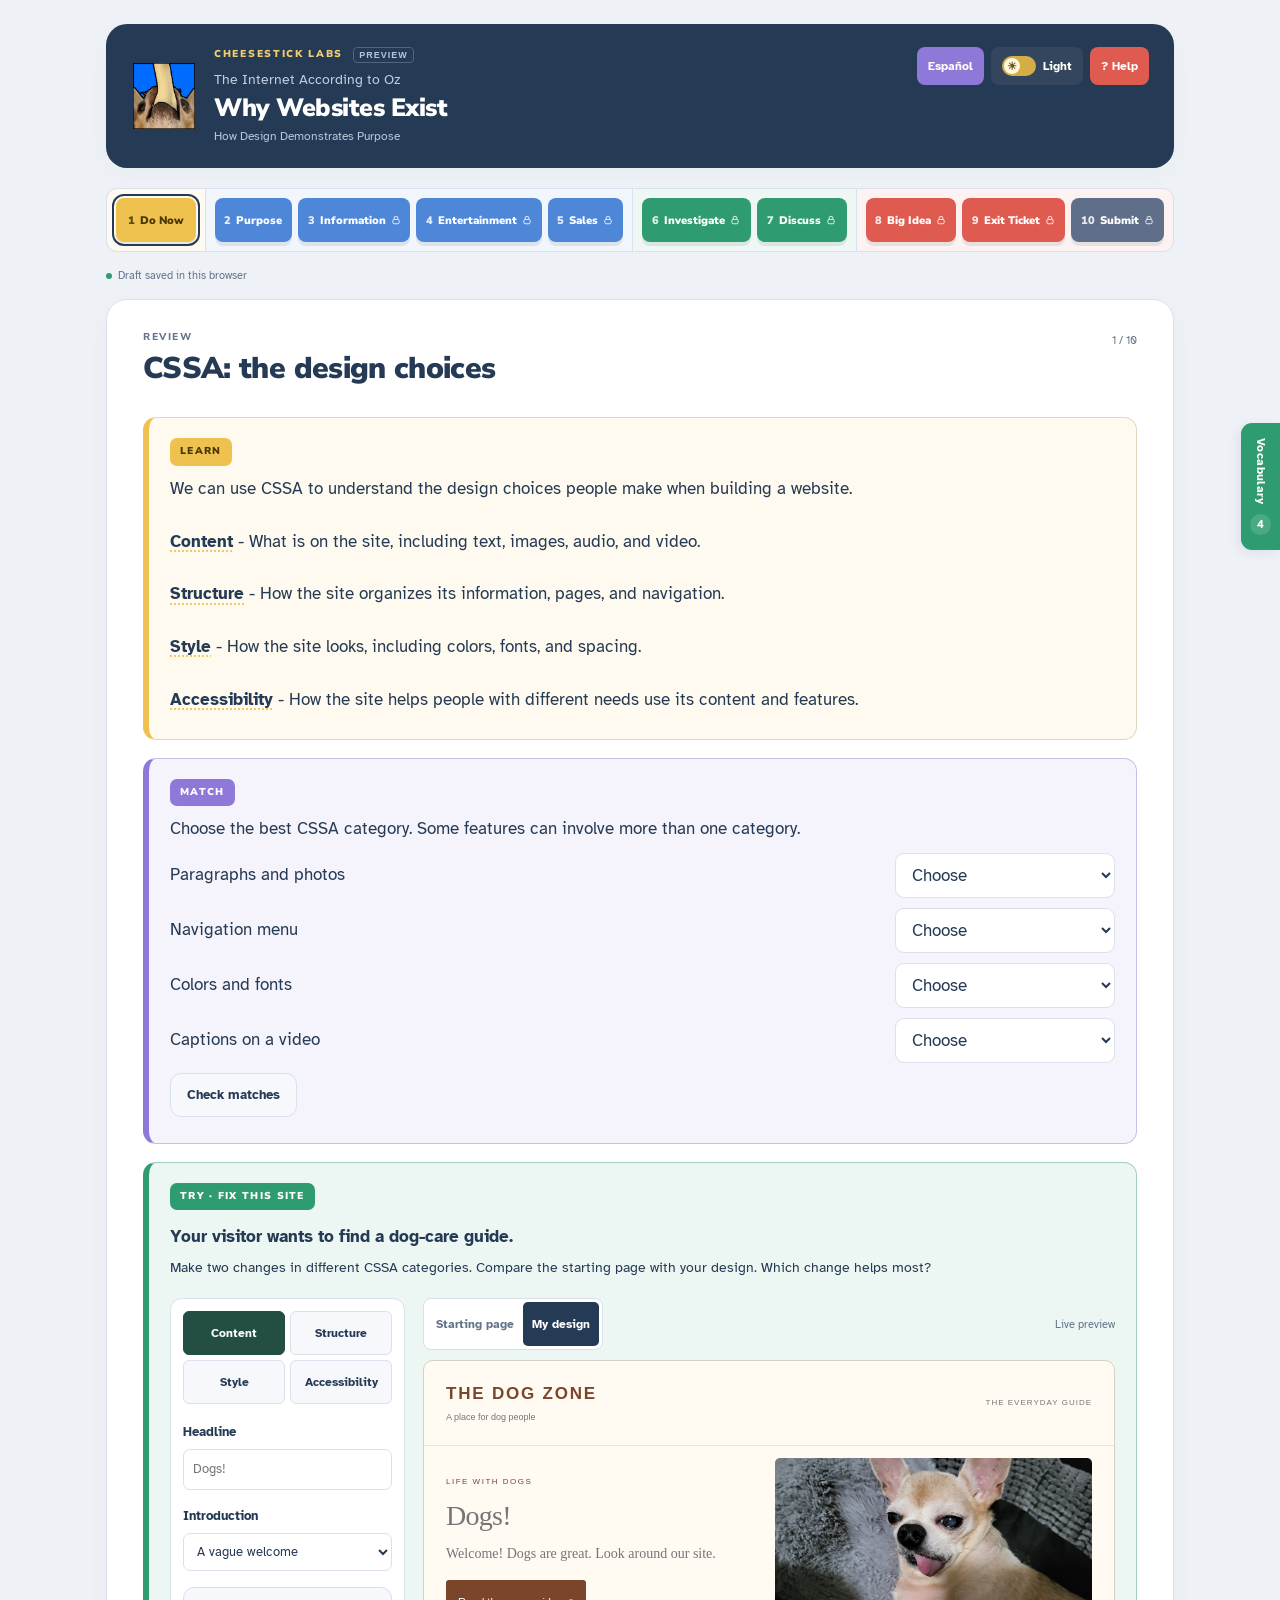
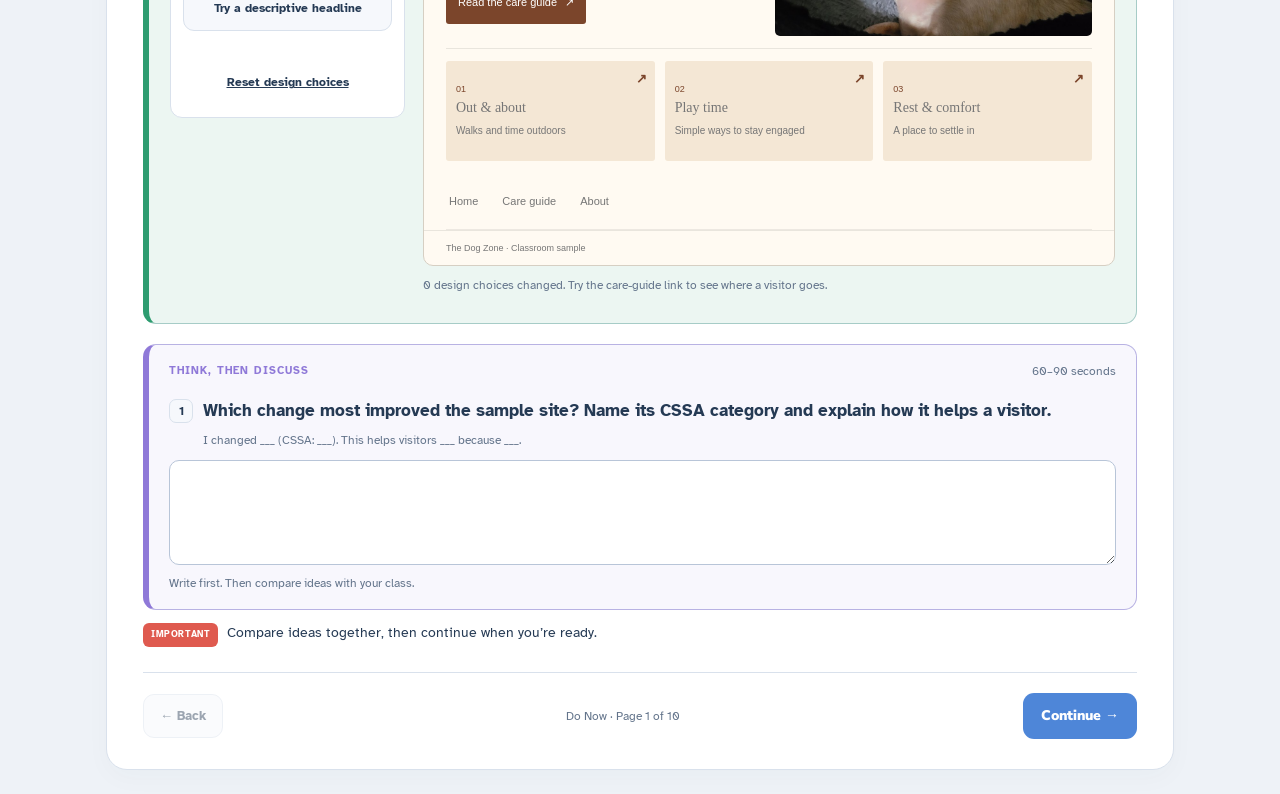
==== lab/index.html @ e181f2ed "Add files via upload" ====
<!doctype html>
<html lang="en"><head><meta charset="utf-8"><meta name="viewport" content="width=device-width,initial-scale=1"><meta name="color-scheme" content="light dark"><title>Cheesestick Labs · Why Websites Exist</title><link rel="stylesheet" href="styles.css"><link rel="stylesheet" href="fix-site.css"><link rel="stylesheet" href="annotator.css"></head><body>
<a href="#lesson" class="skip">Skip to lesson</a>
<div class="app-shell">
 <header class="topbar"><div class="brand"><div class="logo"><img src="assets/cheesestick-labs.png" alt="Cheesestick Labs" width="202" height="211"></div><div class="brand-text"><div class="brandline">CHEESESTICK LABS <span class="preview-tag">PREVIEW</span></div><div class="series" id="series"></div><h1 id="lesson-title"></h1><div class="subtitle" id="subtitle"></div></div></div><div class="header-tools"><div class="utilities"><button id="language" class="language">Español</button><button id="theme" class="theme" aria-label="Switch color theme"><span class="theme-track"><span class="theme-thumb">☀</span></span><span id="theme-label">Light</span></button><button id="help" class="help">? <span data-i="help">Help</span></button></div></div></header>
 <div class="nav-wrap"><div class="lesson-map-scroll"><nav id="page-nav" aria-label="Lesson pages"></nav></div><div class="session-line"><span class="draft" id="draft-status" role="status"></span><span id="theme-note"></span></div></div>
 <main id="lesson" tabindex="-1"></main>
</div>
<button class="vocab-tab" id="vocab-toggle" aria-controls="vocab-drawer" aria-expanded="false"><span data-i="vocabulary">Vocabulary</span><span id="vocab-count">0</span></button>
<aside id="vocab-drawer" class="vocab-drawer" aria-labelledby="vocab-heading" hidden><div class="drawer-heading"><div><span class="eyebrow" data-i="keepHandy">KEEP HANDY</span><h2 id="vocab-heading" data-i="vocabulary">Vocabulary</h2></div><button class="icon-button" id="vocab-close" aria-label="Close vocabulary">×</button></div><p class="muted" data-i="vocabIntro">Your glossary grows as you visit each topic.</p><dl id="vocab-list"></dl></aside>
<dialog id="checkpoint" class="checkpoint" aria-labelledby="checkpoint-question"><form id="checkpoint-form"><div class="dialog-top"><span class="eyebrow" data-i="teacherCheckpoint">TEACHER CHECKPOINT</span><button type="button" class="icon-button" data-close="checkpoint" aria-label="Close">×</button></div><span class="dialog-symbol">✦</span><h2 id="checkpoint-question"></h2><p id="checkpoint-hint" class="muted"></p><label for="checkpoint-answer" data-i="yourAnswer">Your answer</label><div class="unlock-row"><input id="checkpoint-answer" type="text" autocomplete="off" autocapitalize="off" spellcheck="false" required><button class="primary" data-i="unlock">Unlock →</button></div><p class="dialog-note" data-i="passwordNote">Your teacher will share the answer when it’s time to move on.</p><p id="checkpoint-status" role="status"></p></form></dialog>
<dialog id="help-dialog"><div class="dialog-top"><span class="eyebrow" data-i="aLittleHelp">A LITTLE HELP</span><button class="icon-button" data-close="help-dialog" aria-label="Close">×</button></div><h2 data-i="howThisWorks">How this lab works</h2><div id="help-content"></div><div class="help-actions"><button id="print-worksheet" class="secondary" data-i="worksheet">Print blank worksheet</button><button data-close="help-dialog" class="primary" data-i="gotIt">Got it</button></div></dialog>
<div class="toast" id="toast" role="status" hidden></div>
<div id="print-area"></div>
<script src="lesson.js"></script><script src="fix-site.js"></script><script src="annotator.js"></script><script src="purpose.js"></script><script src="app.js"></script></body></html>
---- lab/styles.css ----
@import url('https://fonts.googleapis.com/css2?family=Atkinson+Hyperlegible:wght@400;700&family=Nunito+Sans:wght@600;700;800;900&display=swap');
:root{color-scheme:light;--bg:#eef2f7;--surface:#fff;--soft:#f6f8fc;--field:#fff;--ink:#253a54;--muted:#63748b;--line:#d9e1ec;--header:#253a54;--blue:#4e86d8;--green:#2e9c70;--gold:#efc24f;--red:#df5a4f;--purple:#8f79d8;--slate:#5f6f89;--shadow:0 8px 26px #253a5407;--activity:#f7faff;--grid:#d6e1f0;--node:#fff}
:root[data-theme=dark]{color-scheme:dark;--bg:#151e2b;--surface:#202d3e;--soft:#1b2737;--field:#172333;--ink:#e0e8f4;--muted:#acbdd3;--line:#3a4b61;--header:#111a27;--shadow:0 8px 26px #0d17231c;--activity:#182638;--grid:#35485f;--node:#25374d}
*{box-sizing:border-box}body{margin:0;background:var(--bg);color:var(--ink);font:17px/1.55 'Atkinson Hyperlegible','Segoe UI',sans-serif}button,input,textarea,select{font:inherit}button,a,select,input,textarea{-webkit-tap-highlight-color:transparent}button{cursor:pointer;min-height:44px;border:0;font-weight:700;border-radius:11px;padding:10px 16px;transition:filter .15s,transform .15s}button:hover{filter:brightness(1.05)}button:active{transform:translateY(1px)}button:disabled{opacity:.45;cursor:not-allowed}button:focus-visible,a:focus-visible,input:focus-visible,textarea:focus-visible,select:focus-visible{outline:3px solid var(--gold);outline-offset:4px}a{color:var(--blue);text-underline-offset:3px}h1,h2,h3,.nav-button,.block-label,.primary,.brandline{font-family:'Nunito Sans','Segoe UI',sans-serif}h1,h2,h3{line-height:1.2}h2{font-size:30px;font-weight:900;letter-spacing:-.65px;margin:7px 0 12px}h3{font-size:20px;margin:0 0 9px}p{margin:0 0 14px}p:last-child{margin-bottom:0}.app-shell{max-width:1160px;margin:auto;padding:24px 46px 0}.topbar{border-radius:21px;background:var(--header);padding:23px 25px;color:#fff;display:flex;align-items:center;justify-content:space-between;gap:20px;box-shadow:var(--shadow)}.brand{display:flex;gap:17px;align-items:center}.logo{flex:none;width:66px;height:66px;background:#34475f;border:1px solid #4d6078;border-radius:18px;padding:5px;transform:rotate(-5deg)}.logo svg{width:100%;height:100%}.brandline{font-size:10px;letter-spacing:1.7px;font-weight:900;color:#f2cd6d;display:flex;gap:10px;align-items:center}.preview-tag{font:700 9px 'Segoe UI',sans-serif;letter-spacing:1px;color:#b5c7de;border:1px solid #53647c;border-radius:4px;padding:2px 5px}.series{font-size:14px;color:#c1cede;margin-top:6px}h1{font-size:25px;font-weight:900;letter-spacing:-.5px;margin:2px 0 4px}.subtitle{font-size:12px;color:#b9c8dc}.header-tools{flex:none;align-self:stretch;display:flex;flex-direction:column;justify-content:space-between;gap:15px;align-items:flex-end}.utilities{display:flex;gap:7px;align-items:center}.utilities button{font-size:12px;padding:8px 11px;min-height:38px;border-radius:8px;color:white}.language{background:#8f79d8}.help{background:#df5a4f}.theme{display:flex;gap:7px;align-items:center;background:#34465d}.theme-track{background:#d4ad44;width:34px;height:20px;border-radius:15px;display:block;padding:2px;transition:background .2s}.theme-thumb{display:grid;place-items:center;background:#fff8df;color:#705010;width:16px;height:16px;border-radius:50%;font-size:11px;transition:transform .2s}[data-theme=dark] .theme-track{background:#617a9f}[data-theme=dark] .theme-thumb{transform:translateX(14px);background:#e4edff;color:#324b69}.pacing{display:flex;gap:8px;align-items:center;font-size:11px;color:#c1cede}.pacing select{background:#34465d;color:#edf3fa;border:1px solid #53647c;border-radius:6px;padding:5px;font-size:11px}.nav-wrap{padding:20px 0 15px}nav{display:flex;gap:8px;flex-wrap:wrap}.nav-button{background:var(--tab);color:#fff;border-radius:12px;padding:12px 13px;font-size:12px;font-weight:900;box-shadow:0 4px 0 #23364d18;display:flex;gap:7px;align-items:center}.nav-button.gold{color:#493800}.nav-button[aria-current=page]{outline:3px solid var(--ink);outline-offset:2px}.nav-num{opacity:.85}.lock{width:12px;height:12px;opacity:.85}.session-line{display:flex;align-items:center;justify-content:space-between;gap:12px;font-size:11px;color:var(--muted);margin-top:15px;flex-wrap:wrap}.draft::before{content:'';display:inline-block;width:6px;height:6px;background:var(--green);border-radius:50%;margin-right:6px}.draft.error::before{background:var(--red)}main{background:var(--surface);border:1px solid var(--line);border-radius:21px;padding:30px 36px;box-shadow:var(--shadow);min-height:450px;scroll-margin-top:15px}main:focus{outline:none}.page-top{display:flex;gap:18px;justify-content:space-between;align-items:start;margin-bottom:18px}.eyebrow{font:800 10px 'Nunito Sans',sans-serif;letter-spacing:1.6px;color:var(--muted)}.page-count{font-size:11px;color:var(--muted);white-space:nowrap;margin-top:2px}.lead{color:var(--muted);max-width:780px;font-size:17px}.block{--tone:var(--gold);border:1px solid color-mix(in srgb,var(--tone) 30%,var(--line));border-left:6px solid var(--tone);background:color-mix(in srgb,var(--tone) 9%,var(--surface));padding:18px 21px;border-radius:13px;margin:18px 0}.block-label{display:inline-block;font-size:10px;font-weight:900;letter-spacing:1.3px;background:var(--tone);color:white;border-radius:7px;padding:6px 10px;margin-bottom:10px}.learn{--tone:var(--gold)}.learn .block-label{color:#493800}.observe{--tone:var(--blue)}.try{--tone:var(--green)}.review{--tone:var(--purple)}.important{--tone:var(--red)}.block p{margin-bottom:8px}.more-row{display:flex;gap:15px;flex-wrap:wrap;margin-top:8px;align-items:center}.learn-more{margin-top:8px}.learn-more summary{cursor:pointer;font-size:13px;color:var(--ink);font-weight:700}.learn-more p{font-size:14px;color:var(--muted);margin-top:8px}.slide-link{font-size:13px}.activity-area{background:var(--activity);border:1px solid var(--line);border-radius:12px;padding:18px;margin-top:13px}.activity-head{display:flex;gap:10px;align-items:center;justify-content:space-between;flex-wrap:wrap;margin-bottom:10px}.activity-head p{margin:0}.caption{font-size:12px;color:var(--muted)}.route-compare{display:grid;grid-template-columns:1fr 1fr;gap:12px}.route-option{padding:13px 15px;background:var(--node);border:1px solid var(--line);border-radius:10px}.route-letters{display:flex;gap:10px;align-items:center;font-weight:700;font-size:17px}.route-letters span{color:var(--muted);font-size:12px}.route-total{font:900 29px 'Nunito Sans',sans-serif;line-height:1.3;margin-top:8px}.route-total small{font:400 13px 'Atkinson Hyperlegible',sans-serif;color:var(--muted)}.route-option.better{border-color:var(--green)}.route-option.better .route-total{color:var(--green)}[data-theme=dark] .route-option.better .route-total{color:#63d5a4}.slider-label{display:flex;justify-content:space-between;gap:12px;font-size:14px;margin:18px 0 5px}.slider-label output{font-weight:700}input[type=range]{width:100%;accent-color:var(--green);margin:5px 0 0;min-height:25px}.slider-hints{display:flex;justify-content:space-between;font-size:11px;color:var(--muted)}.result-line{background:color-mix(in srgb,var(--green) 10%,var(--surface));padding:10px 13px;border-radius:8px;font-size:14px;margin-top:12px;min-height:42px}.question{border-top:1px solid var(--line);padding-top:19px;margin-top:23px}.question-label{display:flex;gap:10px;align-items:start;font-weight:700;line-height:1.4;margin-bottom:8px}.q-number{display:grid;place-items:center;width:24px;height:24px;flex:none;background:var(--soft);border:1px solid var(--line);border-radius:7px;font-size:12px}.question .caption{margin:0 0 10px 34px}.question textarea{display:block;width:100%;resize:vertical;background:var(--field);border:1px solid #b8c5d8;color:var(--ink);padding:12px 14px;border-radius:10px;min-height:76px}.question.deep{border:1px solid color-mix(in srgb,var(--purple) 45%,var(--line));border-left:6px solid var(--purple);background:color-mix(in srgb,var(--purple) 6%,var(--surface));padding:17px 20px;border-radius:13px;margin-top:20px}.think-heading{display:flex;justify-content:space-between;gap:10px;margin-bottom:9px}.think-heading strong{font-size:11px;color:var(--purple);letter-spacing:1px}.discussion-cue{font-size:12px;color:var(--muted);margin-top:9px}.pause-line{font-size:14px;padding:12px 0 0;display:flex;gap:9px;align-items:start}.pause-line strong{color:var(--red)}.page-bottom{display:flex;justify-content:space-between;gap:15px;align-items:center;margin-top:25px;padding-top:20px;border-top:1px solid var(--line)}.primary{background:var(--blue);color:white;font-size:14px;font-weight:900;padding:12px 18px}.secondary{background:var(--soft);border:1px solid var(--line);color:var(--ink);font-size:13px}.page-bottom .caption{text-align:center}.next-wrap{display:flex;align-items:center;gap:8px}.next-wrap svg{width:12px;height:12px}.vocab-tab{position:fixed;right:0;top:47%;z-index:15;writing-mode:vertical-rl;display:flex;gap:10px;align-items:center;background:var(--green);color:white;border-radius:11px 0 0 11px;padding:15px 9px;font-size:12px;letter-spacing:.4px;box-shadow:-3px 3px 12px #15213112}.vocab-tab span:last-child{display:grid;place-items:center;background:#ffffff24;border-radius:50%;width:21px;height:21px;writing-mode:horizontal-tb;font-size:11px}.vocab-drawer{position:fixed;right:0;top:0;bottom:0;width:min(365px,90vw);background:var(--surface);border-left:1px solid var(--line);box-shadow:-14px 0 50px #111a2730;z-index:25;padding:30px 26px;overflow-y:auto}.drawer-heading{display:flex;justify-content:space-between;align-items:start;gap:15px}.vocab-drawer h2{font-size:26px}.vocab-drawer dt{font-weight:700;color:var(--green);margin-top:22px}.vocab-drawer dd{margin:5px 0 0;font-size:15px}.vocab-drawer .term-page{font-size:11px;color:var(--muted);margin-top:4px}.icon-button{font-size:25px;line-height:1;width:40px;min-height:40px;padding:5px;color:var(--muted);background:var(--soft);flex:none}.vocab-link{padding:0;border:0;background:none;min-height:0;display:inline;color:inherit;font:inherit;font-weight:700;text-decoration:underline dotted var(--gold);text-underline-offset:4px}footer{padding:23px;text-align:center;color:var(--muted);font-size:12px}footer a{color:inherit}dialog{width:min(480px,calc(100% - 32px));border:1px solid var(--line);border-radius:19px;background:var(--surface);color:var(--ink);padding:27px;box-shadow:0 20px 100px #0b162355}dialog::backdrop{background:#111a2799;backdrop-filter:blur(4px)}dialog h2{font-size:26px}.dialog-top{display:flex;align-items:center;justify-content:space-between;gap:12px;margin-bottom:12px}.dialog-symbol{display:grid;place-items:center;background:color-mix(in srgb,var(--gold) 18%,var(--surface));color:var(--gold);width:42px;height:42px;border-radius:12px;font-size:28px;margin-bottom:15px}.muted{color:var(--muted);font-size:14px}.unlock-row{display:flex;gap:8px;margin-top:7px}.unlock-row input{min-width:0;width:100%}.unlock-row button{flex:none}input:not([type=range]),select{border:1px solid var(--line);background:var(--field);color:var(--ink);padding:10px 12px;border-radius:9px}dialog label{font-size:13px;font-weight:700}.dialog-note{font-size:12px;color:var(--muted);margin-top:13px}#checkpoint-status{font-size:13px;color:var(--red);margin-top:10px}.help-entry{margin:18px 0}.help-entry h3{font-size:16px}.help-entry p{font-size:14px;color:var(--muted)}.help-actions{display:flex;gap:9px;flex-wrap:wrap;justify-content:space-between;margin-top:23px}.toast{position:fixed;left:50%;bottom:22px;transform:translateX(-50%);background:var(--ink);color:var(--surface);padding:12px 20px;border-radius:10px;box-shadow:var(--shadow);z-index:50;max-width:90%;font-size:14px}.router-map{display:block;width:100%;height:auto;max-height:210px}.map-line{stroke:var(--grid);stroke-width:4;fill:none;stroke-linecap:round}.map-line.active{stroke:var(--blue)}.map-line.closed{stroke:var(--red);stroke-dasharray:6 7;opacity:.5}.map-node{fill:var(--node);stroke:var(--line);stroke-width:2}.map-node.router{stroke:var(--blue)}.router-map text{fill:var(--ink);font-family:'Nunito Sans',sans-serif;font-weight:800;font-size:14px}.router-map .edge-label{font:12px 'Atkinson Hyperlegible',sans-serif;fill:var(--muted)}.packet-dot{fill:var(--gold);stroke:var(--surface);stroke-width:3}.activity-controls{display:flex;gap:8px;align-items:center;flex-wrap:wrap;margin-top:9px}.activity-controls .primary{background:var(--green)}.toggle-link{background:var(--node);color:var(--ink);border:1px solid var(--line);font-size:13px}.toggle-link[aria-pressed=true]{border-color:var(--red);color:var(--red)}.message-scene{display:flex;justify-content:center;align-items:center;gap:18px;padding:20px 10px}.message-device{background:var(--node);border:2px solid var(--line);border-radius:16px;padding:20px;min-width:130px;text-align:center}.message-device .device-icon{font-size:26px;margin-bottom:8px}.message-device strong{display:block;font-size:15px}.message-device small{color:var(--muted);font-size:12px}.message-trail{color:var(--blue);letter-spacing:5px;position:relative;overflow:hidden;min-width:75px;text-align:center}.message-trail:after{content:'●';position:absolute;left:-10%;color:var(--gold);animation:message 3s linear infinite}@keyframes message{to{left:110%}}.review-prompt{font-size:14px}.workbench{display:grid;grid-template-columns:1fr 1fr;gap:20px;align-items:start}.tile-pool{display:flex;gap:7px;flex-wrap:wrap;align-items:center}.route-tile{background:var(--node);color:var(--ink);border:2px solid var(--blue);border-radius:9px;width:52px;min-height:49px;cursor:grab;touch-action:none;font:900 17px 'Nunito Sans',sans-serif}.route-tile[aria-pressed=true]{background:var(--blue);color:white}.drop-slot{display:flex;align-items:center;justify-content:center;gap:8px;background:var(--field);border:2px dashed var(--line);border-radius:11px;min-height:75px;padding:10px;margin-top:8px;flex-wrap:wrap}.drop-slot.over{border-color:var(--green);background:color-mix(in srgb,var(--green) 9%,var(--surface))}.path-stop{display:flex;gap:8px;align-items:center;font-weight:700}.path-stop button{min-height:35px;padding:4px 10px;background:var(--blue);color:white;border-radius:7px}.test-history{border-top:1px solid var(--line);margin-top:15px;padding-top:12px;font-size:13px}.test-history ol{margin:7px 0 0;padding-left:22px}.history-row{padding:3px 0}.history-cost{font-weight:700;color:var(--green)}.task-steps{display:flex;gap:13px;flex-wrap:wrap;margin:15px 0;color:var(--muted);font-size:12px}.task-steps span{display:flex;align-items:center;gap:5px}.task-steps b{display:grid;place-items:center;width:20px;height:20px;border-radius:50%;background:var(--soft);color:var(--ink)}.submit-fields{display:grid;grid-template-columns:2fr 1fr;gap:16px;margin:20px 0}.submit-fields label{font-size:13px;font-weight:700;display:block;margin-bottom:6px}.submit-fields input,.submit-fields select{width:100%}.response-summary{border:1px solid var(--line);border-radius:12px;overflow:hidden;margin:19px 0}.summary-row{display:flex;justify-content:space-between;align-items:center;gap:10px;padding:12px 16px;font-size:14px;border-bottom:1px solid var(--line)}.summary-row:last-child{border-bottom:0}.summary-row button{background:none;color:var(--blue);font-size:13px;padding:2px 4px;min-height:30px}.summary-stat{font-size:12px;color:var(--muted)}.submit-actions{display:flex;gap:9px;flex-wrap:wrap}.submit-note{margin-top:14px;padding:14px 16px;border-radius:10px;background:var(--soft);border:1px solid var(--line);font-size:14px}.submit-note.success{border-color:var(--green)}.preview-notice{font-size:13px;color:var(--muted);border-left:3px solid var(--gold);padding-left:12px;margin:18px 0}.skip{position:absolute;top:-100px;background:var(--surface);padding:12px;z-index:100}.skip:focus{top:10px}#print-area{display:none}[hidden]{display:none!important}.drag-ghost{position:fixed;pointer-events:none;z-index:60;background:var(--blue);color:white;padding:10px 17px;border-radius:10px;font-weight:700;box-shadow:0 6px 20px #111a2755}
@media(min-width:1400px){.app-shell{max-width:1210px}}@media(max-width:950px){.topbar{align-items:flex-start}.brand{align-items:flex-start}.header-tools{gap:15px}.app-shell{padding:18px 42px 0 18px}h1{font-size:23px}.utilities{flex-wrap:wrap;justify-content:flex-end}.nav-button{padding:11px;font-size:11px}main{padding:26px}}
@media(max-width:680px){body{font-size:16px}.app-shell{padding:10px 34px 0 10px}.topbar{padding:18px;flex-direction:column;gap:17px;border-radius:16px}.logo{width:47px;height:47px;border-radius:13px}.brand{gap:11px}.brandline{font-size:9px}.series{font-size:12px}h1{font-size:21px}.subtitle{font-size:11px}.header-tools{flex-direction:row;align-items:center;align-self:stretch;flex-wrap:wrap}.utilities button{font-size:11px}.pacing{font-size:10px}nav{gap:7px}.nav-button{flex:1 1 28%;justify-content:center;font-size:10px;padding:10px 6px}.session-line{font-size:10px}#theme-note{display:none}main{padding:21px 17px;border-radius:16px}h2{font-size:25px}.page-top{gap:8px}.eyebrow{font-size:9px;letter-spacing:1px}.page-count{font-size:10px}.lead{font-size:16px}.block{padding:15px;border-left-width:5px}.route-compare{gap:8px}.route-option{padding:12px}.route-letters{gap:6px;font-size:15px}.route-total{font-size:26px}.workbench{grid-template-columns:1fr;gap:12px}.question.deep{padding:15px}.page-bottom{gap:8px}.page-bottom .caption{display:none}.primary{padding:11px 14px}.vocab-tab{padding:12px 6px;font-size:11px}.message-scene{gap:10px;padding:15px 0}.message-device{min-width:90px;padding:12px}.message-trail{min-width:38px;letter-spacing:2px}.message-device strong{font-size:13px}.message-device small{font-size:11px}.submit-fields{grid-template-columns:1fr}.router-map{min-height:150px}.activity-area{padding:12px}.think-heading strong{font-size:10px}.think-heading .caption{font-size:10px}footer{font-size:11px;padding:20px 0}dialog{padding:21px}.unlock-row{flex-wrap:wrap}.unlock-row button{width:100%}}
.pause-line .pause-label{background:var(--red);color:#fff;border-radius:6px;padding:5px 8px;letter-spacing:.6px;font-size:9px;flex:none;margin-top:1px}
@media(max-width:680px){.router-map{min-height:0}.router-map text{font-size:30px}.router-map .edge-label{font-size:27px}.pause-line{flex-direction:column;gap:6px;align-items:start}}
@media(prefers-reduced-motion:reduce){*,*::before,*::after{animation:none!important;transition:none!important;scroll-behavior:auto!important}}
@media print{body{background:white;color:#17263b;font:12pt/1.4 Arial,sans-serif}.app-shell,.vocab-tab,.vocab-drawer,dialog,.toast{display:none!important}#print-area{display:block}#print-area h1{font:700 22pt Arial;color:#17263b}#print-area h2{font:700 17pt Arial;margin-top:24px}#print-area section{break-after:page}#print-area section:last-child{break-after:auto}#print-area .print-question{margin:17px 0;break-inside:avoid}#print-area .write-lines{height:75px;border-bottom:1px solid #999}#print-area p{color:#17263b}#print-area svg{max-width:100%;height:auto}.print-note{font-size:10pt}}
.match-line{display:grid;grid-template-columns:1fr 220px;gap:15px;align-items:center;margin:10px 0}.fix-controls{display:flex;gap:12px;flex-wrap:wrap}.fix-controls label{display:grid;gap:5px;font-size:14px}.fix-demo{padding:20px;background:white;color:#17263b;border:1px solid #bdc7d7;margin-top:15px;border-radius:10px}.fix-demo.low-contrast{color:#c1c8cc}.fix-menu{padding:10px;background:#e5edf3;margin:12px 0}.annotation-tools{display:flex;gap:8px;align-items:center;flex-wrap:wrap;margin:15px 0}.annotation-tools span{font-size:13px}.annotation-tools [aria-pressed=true]{background:var(--green);color:white;border-color:var(--green)}.evidence-workspace{display:grid;grid-template-columns:minmax(0,1.5fr) minmax(250px,1fr);gap:20px;align-items:start}.mock-browser{border:1px solid #bdc7d7;border-radius:12px;overflow:hidden;background:white;color:#17263b}.mock-address{background:#e6ebf1;padding:10px;font-size:12px}.mock-address span{display:block;color:#53647c}.mock-site{padding:16px}.web-feature{display:block;position:relative;text-align:left;background:white;color:#17263b;border:2px solid transparent;border-radius:7px;padding:10px;width:100%;margin-bottom:8px;min-height:44px}.web-feature:hover{border-color:#2470bd}.web-feature:focus-visible{outline:3px solid #2470bd;outline-offset:2px}.web-feature p{font-size:14px;margin:8px 0}.web-feature[data-feature=brand]{font-size:23px}.web-feature[data-feature=menu]{background:#edf4fb;font-size:13px}.web-feature[data-feature=access]{font-size:13px;background:#eff8f2}.web-feature[data-feature=secondary]{background:#fff5dc;font-size:14px}.mock-grid{display:grid;grid-template-columns:1fr 1fr;gap:8px}.mock-grid .web-feature{border:1px solid #c4cedb;min-height:160px}.mock-grid strong{font-size:17px}.search-demo{display:block;padding:8px;border:1px solid #9faec3;border-radius:20px;color:#53647c;font-size:14px}.mock-action{display:inline-block;background:#1e5ca4;color:white;border-radius:6px;padding:7px 9px;font-size:13px}.markers{display:block;color:#a3281f;font-weight:bold;font-size:13px;margin-top:5px}.web-feature.highlighted{background:#fff39b}.evidence-note{border:1px solid var(--line);border-left:4px solid var(--green);border-radius:8px;padding:12px;margin-bottom:13px;font-size:13px}.evidence-note label{display:grid;gap:5px;margin-top:10px}.evidence-note textarea{width:100%;background:var(--field);color:var(--ink);padding:10px;border:1px solid var(--line);border-radius:7px;margin-bottom:10px}.evidence-note strong{overflow-wrap:anywhere}.evidence-note button{font-size:12px;padding:7px}.evidence-workspace aside{max-height:650px;overflow:auto;scrollbar-gutter:stable}.evidence-workspace aside h3{font-size:18px}@media(max-width:900px){.evidence-workspace{grid-template-columns:1fr}.evidence-workspace aside{max-height:none}.match-line{grid-template-columns:1fr}.mock-grid{grid-template-columns:1fr 1fr}}@media(max-width:500px){.mock-grid{grid-template-columns:1fr}}


.learn-topic{display:block;font-size:23px;font-weight:800;line-height:1.3;margin:2px 0 16px}.learn-detail{display:block;margin:12px 0;line-height:1.65}.learn-detail:last-child{margin-bottom:0}

.logo{transform:none;background:transparent;border:0;border-radius:0;padding:0;overflow:visible}.logo img{display:block;width:100%;height:100%;object-fit:contain}.app-shell{padding-bottom:24px}

.bigidea-statement{display:block;font-size:25px;line-height:1.5;padding:6px 0 12px}.bigidea-examples{margin:18px 0 0}.bigidea-examples>div{display:grid;grid-template-columns:125px 1fr;gap:14px;padding:13px 0;border-top:1px solid var(--line)}.bigidea-examples dt{font-weight:800}.bigidea-examples dd{margin:0;line-height:1.65}@media(max-width:600px){.bigidea-statement{font-size:21px}.bigidea-examples>div{grid-template-columns:1fr;gap:4px}}

.lesson-map-scroll{overflow-x:auto;padding:5px 5px 9px;margin:-5px -5px -9px;scrollbar-width:thin}#page-nav{display:flex;flex-wrap:nowrap;gap:24px;align-items:stretch;min-width:max-content}.lesson-part{position:relative;border:1px solid var(--line);background:var(--surface);border-radius:13px;padding:9px;display:flex;flex-direction:column;justify-content:space-between;gap:10px;flex:1 0 auto}.lesson-part.current-part{border-color:var(--muted);box-shadow:0 2px 7px #17263b0c}.lesson-part:not(:last-child)::after{content:'→';position:absolute;right:-21px;top:50%;transform:translateY(-50%);font-size:18px;font-weight:700;color:var(--muted)}.lesson-part-label{display:flex;align-items:center;gap:8px;padding:0 2px;white-space:nowrap}.lesson-part-label>span{font-size:8px;font-weight:800;letter-spacing:1px;color:var(--muted)}.lesson-part-label>strong{font-size:11px;color:var(--ink)}.lesson-part-tabs{display:flex;gap:6px;flex-wrap:nowrap}.lesson-part .nav-button{font-size:11px;padding:10px 9px;gap:5px;border-radius:8px;white-space:nowrap;flex:1 0 auto;justify-content:center}.lesson-part .nav-button[aria-current=page]{outline-width:2px;outline-offset:2px}.lesson-part .lock{width:10px;height:10px}@media(max-width:680px){#page-nav{gap:21px}.lesson-part{padding:8px}.lesson-part-label>strong{font-size:10px}.lesson-part-label>span{font-size:8px}.lesson-part .nav-button{font-size:10px;padding:10px 8px}.lesson-part:not(:last-child)::after{right:-19px;font-size:16px}}
.lesson-part-label{display:none}#page-nav{gap:0}.lesson-part{border-radius:0;gap:0;border-right:0;padding:9px}.lesson-part:first-child{border-radius:11px 0 0 11px}.lesson-part:last-child{border-radius:0 11px 11px 0;border-right:1px solid var(--line)}.lesson-part:not(:last-child)::after{content:none}.lesson-part.current-part{border-color:var(--line);box-shadow:none}@media(max-width:680px){#page-nav{gap:0}.lesson-part{padding:8px}}
.lesson-part:nth-child(1){--part-color:var(--purple)}.lesson-part:nth-child(2){--part-color:var(--blue)}.lesson-part:nth-child(3){--part-color:var(--green)}.lesson-part:nth-child(4){--part-color:var(--red)}.lesson-part{background:color-mix(in srgb,var(--part-color) 8%,var(--surface))}.lesson-part .nav-button{background:var(--part-color);color:#fff}.lesson-part .nav-button.gold{color:#fff}
.lesson-part:nth-child(1){--part-color:var(--gold)}.lesson-part:nth-child(1) .nav-button{color:#493800}.lesson-part:nth-child(4) .nav-button:last-child{background:var(--slate);color:#fff}

.investigation-steps{padding-left:24px;margin:0 0 20px}.investigation-steps li{padding-left:7px;margin:0 0 15px;line-height:1.7}.investigation-steps li::marker{font-weight:800;color:var(--red)}.question-group{font-size:15px;letter-spacing:.5px;color:var(--purple);margin:32px 0 0;padding-top:15px;border-top:2px solid var(--line)}

.shareout-sites{display:flex;gap:8px;flex-wrap:wrap;margin:16px 0}.shareout-sites button{font-size:13px}.shareout-sites [aria-pressed=true]{background:var(--blue);border-color:var(--blue);color:#fff}.shareout-viewer{margin:16px 0}.shareout-viewer iframe{display:block;width:100%;height:800px;border:0;background:white}.shareout-viewer+.caption{margin-top:12px}
---- lab/fix-site.css ----
.redesign-brief{margin:4px 0 20px}.redesign-brief strong{font-size:17px}.redesign-brief p{font-size:14px;margin-top:6px}.redesign-workspace{display:grid;grid-template-columns:235px minmax(0,1fr);gap:18px;align-items:start}.design-panel{background:var(--surface);border:1px solid var(--line);border-radius:12px;padding:12px}.design-tabs{display:grid;grid-template-columns:1fr 1fr;gap:5px;margin-bottom:18px}.design-tabs button{font-size:12px;padding:8px 3px;background:var(--soft);color:var(--ink);border:1px solid var(--line);border-radius:6px}.design-tabs [aria-selected=true]{background:#234e44;border-color:#234e44;color:white}.design-field{display:grid;gap:7px;margin:0 0 16px;font-size:13px;font-weight:700}.design-field input:not([type=range]),.design-field select,.design-field textarea{width:100%;min-width:0;background:var(--field);color:var(--ink);border:1px solid var(--line);padding:9px;border-radius:7px;font-size:13px;font-weight:400}.design-field textarea{resize:vertical}.design-small{background:var(--soft);border:1px solid var(--line);color:var(--ink);font-size:12px;padding:9px 11px;width:100%;margin-bottom:10px}.design-hint{font-size:12px;color:var(--muted)}#reset-design{margin-top:20px;margin-bottom:0;background:transparent;text-decoration:underline;border:none}.design-range{display:flex;align-items:center;gap:8px}.design-range input{min-width:0;flex:1}.design-range output{font-weight:400;font-size:12px;width:36px}.palette-picker{padding:0;border:0;margin:0 0 18px}.palette-picker legend{font-size:13px;font-weight:700;margin-bottom:8px}.palette{display:flex;align-items:center;gap:8px;width:100%;padding:8px;border:1px solid var(--line);background:var(--field);color:var(--ink);border-radius:7px;margin:4px 0;font-size:12px}.palette span{width:23px;height:23px;border-radius:50%;border:4px solid #eadcc7;background:#7b452b}.palette.forest span{background:#285346;border-color:#dfebde}.palette.berry span{background:#783b60;border-color:#f0e0eb}.palette[aria-pressed=true]{outline:2px solid var(--green)}.image-test{display:flex;gap:8px;align-items:start;font-size:12px;margin:14px 0}.image-test input{margin:4px 0}.redesign-preview{min-width:0}.preview-controls{display:flex;align-items:center;justify-content:space-between;gap:6px;margin-bottom:10px}.preview-controls>span{font-size:11px;color:var(--muted)}.view-switch{display:flex;border:1px solid var(--line);border-radius:8px;padding:3px;background:var(--surface)}.view-switch button{padding:7px 9px;font-size:12px;border-radius:5px;background:transparent;color:var(--muted)}.view-switch [aria-pressed=true]{background:var(--ink);color:var(--surface)}#design-feedback,#site-action-feedback{font-size:12px;margin-top:10px;color:var(--muted)}#site-action-feedback:not(:empty){background:var(--surface);border-left:3px solid var(--green);padding:10px}.dog-website{background:var(--dog-bg);color:var(--dog-text);border:1px solid #d6cfc3;border-radius:10px;overflow:hidden;font-family:Georgia,serif;font-size:var(--dog-size);line-height:1.55}.dog-website *{box-sizing:border-box}.dog-masthead{padding:20px 22px;border-bottom:1px solid #00000016;display:flex;justify-content:space-between;align-items:center;gap:12px}.dog-wordmark{font-family:Arial,sans-serif;font-size:17px;letter-spacing:1.8px;font-weight:800;text-decoration:none;color:var(--dog-accent)}.dog-wordmark span{display:block;font-size:9px;letter-spacing:0;font-weight:400;color:var(--dog-text);margin-top:3px}.dog-edition{font:8px Arial,sans-serif;letter-spacing:1px;color:var(--dog-text);text-align:right}.dog-body{padding:0 22px}.dog-nav{display:flex;gap:18px;flex-wrap:wrap;padding:13px 0;border-bottom:1px solid #00000012}.dog-nav button{font:11px Arial,sans-serif;background:none;color:var(--dog-text);padding:3px;min-height:30px;border-radius:2px}.dog-nav button:hover{text-decoration:underline}.dog-main{padding:var(--dog-gap) 0}.dog-hero{display:grid;grid-template-columns:1fr 1fr;gap:var(--dog-gap);align-items:center}.dog-copy{min-width:0}.dog-kicker{font:8px Arial,sans-serif;letter-spacing:1.5px;color:var(--dog-accent)}.dog-copy h3{font:normal 2em/1.12 Georgia,serif;margin:9px 0 12px;color:var(--dog-text);letter-spacing:-.7px;overflow-wrap:anywhere}.dog-copy p{font-size:1em;margin:0 0 15px;line-height:1.55}.dog-hero figure{margin:0;min-width:0}.dog-photo{width:100%;height:auto;display:block;border-radius:5px}.dog-cta{display:flex;justify-content:space-between;align-items:center;gap:8px;background:var(--dog-accent);color:white;border:0;padding:10px 12px;border-radius:3px;font:11px Arial,sans-serif;text-align:left}.dog-cta:hover{filter:brightness(.9)}.dog-image-fallback{padding:22px;background:var(--dog-soft);border:1px dashed var(--dog-accent);font:12px/1.6 Arial,sans-serif;min-height:150px;display:flex;align-items:center;color:var(--dog-text)}.dog-topics{display:grid;grid-template-columns:repeat(3,minmax(0,1fr));gap:10px;margin-top:var(--dog-gap);border-top:1px solid #00000016;padding-top:var(--dog-gap)}.dog-topics button{position:relative;display:block;text-align:left;padding:12px 10px;min-height:100px;background:var(--dog-soft);border-radius:3px;color:var(--dog-text);border:none}.dog-topics small{display:block;font:9px Arial,sans-serif;color:var(--dog-accent);margin-bottom:6px}.dog-topics strong{display:block;font:normal 1em/1.2 Georgia,serif;margin-bottom:6px}.dog-topics button>span:not(.topic-arrow){display:block;font:10px/1.5 Arial,sans-serif}.dog-topics .topic-arrow{position:absolute;right:8px;top:8px;color:var(--dog-accent);font-size:13px}.dog-footer{padding:12px 22px;background:transparent;border-top:1px solid #00000016;color:var(--dog-text);font:9px Arial,sans-serif;text-align:left}.dog-website.nav-side .dog-body{display:grid;grid-template-columns:75px minmax(0,1fr);gap:14px}.dog-website.nav-side .dog-nav{display:flex;flex-direction:column;justify-content:start;gap:12px;border-bottom:0;border-right:1px solid #00000012;padding:20px 5px 0 0}.dog-website.layout-photo-first .dog-hero,.dog-website.layout-text-first .dog-hero{grid-template-columns:1fr}.dog-website.layout-photo-first .dog-hero figure{order:-1}.dog-website.layout-photo-first .dog-photo,.dog-website.layout-text-first .dog-photo{max-height:260px;object-fit:contain;background:var(--dog-soft)}.dog-website button:focus-visible,.dog-website a:focus-visible{outline:3px solid #1672cf;outline-offset:3px}@media(max-width:1100px){.redesign-workspace{grid-template-columns:205px minmax(0,1fr)}.dog-masthead{padding:16px}.dog-body{padding:0 16px}.dog-edition{display:none}}@media(max-width:850px){.redesign-workspace{grid-template-columns:1fr}.design-tabs{grid-template-columns:repeat(4,1fr)}#design-controls{display:grid;grid-template-columns:1fr 1fr;gap:12px}.design-field{margin-bottom:0}.design-panel #reset-design{width:auto;margin-top:10px}.design-hint{grid-column:1/-1}.palette-picker{margin:0}.dog-copy h3{font-size:2em}}@media(max-width:500px){#design-controls{grid-template-columns:1fr}.dog-hero{grid-template-columns:1fr}.dog-topics{gap:5px}.dog-topics button{padding:10px 7px}.dog-topics strong{font-size:12px}.dog-topics button>span:not(.topic-arrow){font-size:9px}.dog-website.nav-side .dog-body{grid-template-columns:62px minmax(0,1fr);gap:8px}.dog-nav{gap:10px}.preview-controls>span{display:none}.design-tabs button{font-size:10px}.dog-wordmark{font-size:14px}}
.purpose-definition{font-size:22px;max-width:800px;line-height:1.6;margin:12px 0 28px}.purpose-types{display:grid;grid-template-columns:repeat(3,1fr);gap:16px}.purpose-type{border:1px solid var(--line);border-top:6px solid var(--blue);background:var(--surface);padding:22px 18px;border-radius:12px}.purpose-type h3{font-size:20px;margin:0 0 10px}.purpose-type p{font-size:16px;margin:0}.purpose-type.entertainment{border-top-color:var(--purple)}.purpose-type.sales{border-top-color:var(--gold)}.purpose-transition{color:var(--muted);font-size:16px;margin-top:24px}@media(max-width:680px){.purpose-types{grid-template-columns:1fr}.purpose-definition{font-size:20px}}
---- lab/annotator.css ----
body.annotation-active .app-shell{max-width:1600px}body.annotation-active main{padding:28px 30px}.xray-workspace{display:grid;grid-template-columns:72px minmax(0,1fr) 265px;gap:12px;align-items:start;margin:20px -10px 5px}.xray-tools{display:flex;flex-direction:column;gap:9px;position:sticky;top:14px}.xray-tools>button{display:flex;flex-direction:column;align-items:center;gap:5px;border:1px solid var(--line);background:var(--surface);color:var(--ink);border-radius:10px;padding:12px 3px;font-size:11px;min-height:69px}.xray-tools>button>span{font-size:27px;line-height:1.1}.xray-tools>button[data-xray-tool=highlight]>span{color:#c99a00}.xray-tools>button[data-xray-tool=arrow]>span{color:#2469d7}.xray-tools>button[data-xray-tool=connect]>span{color:#d63f42}.xray-tools [aria-pressed=true]{outline:3px solid var(--green);outline-offset:1px;background:color-mix(in srgb,var(--green) 12%,var(--surface))}.xray-tools>button.xray-cancel{font-size:11px;padding:8px;min-height:34px}.xray-keyhint{font-size:10px;color:var(--muted);text-align:center}.xray-center{min-width:0}.xray-browser{border:1px solid #9eacba;border-radius:12px;overflow:hidden;box-shadow:0 4px 14px #18253613;background:white;color:#263748}.xray-tabbar{background:#dce4ec;display:flex;align-items:center;gap:15px;padding:9px 12px 0;min-height:43px}.browser-dots{display:flex;gap:5px;margin-bottom:9px}.browser-dots i{width:8px;height:8px;background:#d17870;border-radius:50%}.browser-dots i:nth-child(2){background:#d5b357}.browser-dots i:nth-child(3){background:#71a68a}.browser-tab{display:flex;gap:25px;justify-content:space-between;align-items:center;max-width:230px;flex:1;background:#f5f8fa;padding:8px 12px;border-radius:8px 8px 0 0;font-size:12px}.browser-tab>span{font-size:16px;color:#647381}.browser-plus{font-size:20px;align-self:start;color:#657887}.xray-addressbar{display:flex;align-items:center;gap:13px;padding:8px 12px;background:#f5f8fa;border-bottom:1px solid #c9d3dd;font-size:18px;white-space:nowrap}.browser-url{display:flex;align-items:center;gap:10px;flex:1;background:#e7edf2;border:1px solid #d5dfe7;padding:5px 12px;border-radius:20px;font-size:12px}.browser-url>span{font-size:11px}.xray-stage{position:relative;isolation:isolate;background:white}.xray-stage iframe{display:block;width:100%;height:700px;border:0;min-width:0}.xray-layer{position:absolute;inset:0;width:100%;height:100%;pointer-events:none;z-index:2;overflow:visible}.xray-pins{position:absolute;inset:0;pointer-events:none;z-index:3}.xray-pin{position:absolute;transform:translate(-50%,-50%);display:grid;place-items:center;width:30px;height:30px;min-height:30px;padding:0;border-radius:50% 50% 50% 3px;border:2px solid white;background:#b18000;color:white;font-size:12px;font-weight:800;box-shadow:0 2px 6px #0005;pointer-events:auto;cursor:grab;touch-action:none;user-select:none}.xray-pin.arrow{background:#2469d7}.xray-pin.connect{background:#c9383c}.xray-pin:active{cursor:grabbing}.xray-pin.selected{outline:3px solid #14283c;outline-offset:2px;z-index:4}.xray-pin:focus-visible{outline:3px solid #14283c;outline-offset:3px}.xray-tool-cursor{position:absolute;pointer-events:none;z-index:5;background:#fffaf0;color:#9d7400;border:1px solid #e0c363;border-radius:5px;width:26px;height:26px;text-align:center;font:22px/24px Arial;box-shadow:0 2px 5px #0002}.xray-stage[data-tool=arrow] .xray-tool-cursor{color:#2469d7;border-color:#84a9e8}.xray-stage[data-tool=connect] .xray-tool-cursor{color:#d63f42;border-color:#dc9192}.xray-browser-footer{display:flex;justify-content:space-between;gap:12px;padding:7px 12px;background:#f5f8fa;color:#667989;font-size:10px;border-top:1px solid #d4dfe7}.xray-browser-footer>span{font-size:9px}.xray-instructions{font-size:13px;color:var(--muted);padding:10px 2px;margin:0;min-height:55px}.xray-comments{position:sticky;top:14px;min-width:0;max-height:calc(100vh - 30px);display:flex;flex-direction:column;background:var(--surface);border:1px solid var(--line);border-radius:12px;padding:13px}.xray-comment-heading{display:flex;align-items:center;justify-content:space-between;border-bottom:1px solid var(--line);padding-bottom:10px;margin-bottom:12px}.xray-comment-heading h3{margin:0;font-size:17px}.xray-comment-heading>span{background:var(--soft);padding:2px 8px;border-radius:20px;font-size:12px;color:var(--muted)}#xray-comments-list{overflow:auto;scrollbar-gutter:stable;padding:3px;min-height:180px}.xray-comment{padding:12px;border:1px solid var(--line);border-radius:9px;margin-bottom:12px;background:var(--surface);cursor:pointer}.xray-comment.selected{border-color:var(--blue);box-shadow:0 0 0 2px color-mix(in srgb,var(--blue) 24%,transparent)}.comment-title{display:flex;align-items:start;gap:8px;margin-bottom:12px}.comment-number{background:#b18000;color:white;min-height:25px;width:25px;flex:none;font-size:11px;padding:2px;border-radius:50%}.comment-number.arrow{background:#2469d7}.comment-number.connect{background:#c9383c}.comment-title>div{min-width:0;flex:1}.comment-title strong{font-size:12px;display:block}.comment-title>div>span{display:block;font-size:11px;color:var(--muted);line-height:1.4;margin-top:2px;overflow-wrap:anywhere}.comment-delete{background:none;color:var(--muted);font-size:18px;min-height:22px;width:20px;padding:0}.xray-comment label{font-size:11px;font-weight:700;display:block;color:var(--muted)}.xray-comment select{width:100%;padding:7px 8px;font-size:12px;margin:5px 0 12px}.comment-label{margin-bottom:5px}.xray-comment textarea{width:100%;background:var(--field);color:var(--ink);border:1px solid var(--line);border-radius:6px;resize:vertical;padding:9px;font-size:12px;min-height:80px}.pin-keyhelp{font-size:10px;color:var(--muted);margin-top:6px;display:none}.xray-comment.selected .pin-keyhelp{display:block}.xray-status{font-size:11px;color:var(--muted);padding-top:9px;margin:0}.xray-empty{padding:25px 8px;text-align:center;color:var(--muted);font-size:12px}.xray-empty>span{font-size:29px;display:block;margin-bottom:12px;color:var(--blue)}.xray-empty>strong{display:block;font-size:13px;color:var(--ink);margin-bottom:8px}.xray-empty p{line-height:1.7}.xray-comment:focus-visible{outline:3px solid var(--blue);outline-offset:2px}@media(max-width:1100px){.xray-workspace{grid-template-columns:65px minmax(0,1fr)}.xray-comments{position:static;grid-column:2;max-height:450px}#xray-comments-list{display:grid;grid-template-columns:1fr 1fr;gap:10px}.xray-comment{margin:0}.xray-empty{grid-column:1/-1}.xray-tools{top:10px}.xray-browser-footer>span{display:none}}@media(max-width:650px){body.annotation-active main{padding:20px 16px}.xray-workspace{grid-template-columns:1fr;margin:18px 0 0}.xray-tools{position:static;flex-direction:row;align-items:center}.xray-tools>button{flex:1;min-height:50px;padding:7px;font-size:11px;flex-direction:row;justify-content:center}.xray-tools>button>span{font-size:21px}.xray-tools>button.xray-cancel{flex:0;font-size:10px}.xray-keyhint{display:none}.xray-comments{grid-column:1}.xray-addressbar{gap:7px;padding:7px;font-size:14px}.browser-url{padding:5px 8px;font-size:11px}.browser-tab{font-size:11px}.browser-dots{gap:3px}.browser-dots i{width:6px;height:6px}.xray-tabbar{gap:9px;padding-left:9px}#xray-comments-list{grid-template-columns:1fr}.xray-pin{width:28px;height:28px;min-height:28px}}

.xray-pin.connect{border-radius:50%}.xray-endpoint{position:absolute;transform:translate(-50%,-50%);width:23px;height:23px;min-height:23px;padding:0;border:3px solid #d63f42;border-radius:50%;background:#fff;box-shadow:0 1px 4px #0004;pointer-events:auto;cursor:grab;touch-action:none;z-index:2}.xray-endpoint:hover,.xray-endpoint.selected{box-shadow:0 0 0 3px #d63f4233}.xray-endpoint:active{cursor:grabbing}.xray-endpoint:focus-visible{outline:3px solid #14283c;outline-offset:3px}
.xray-pin,.xray-endpoint{transition:none}.xray-pin:active,.xray-endpoint:active{transform:translate(-50%,-50%)}
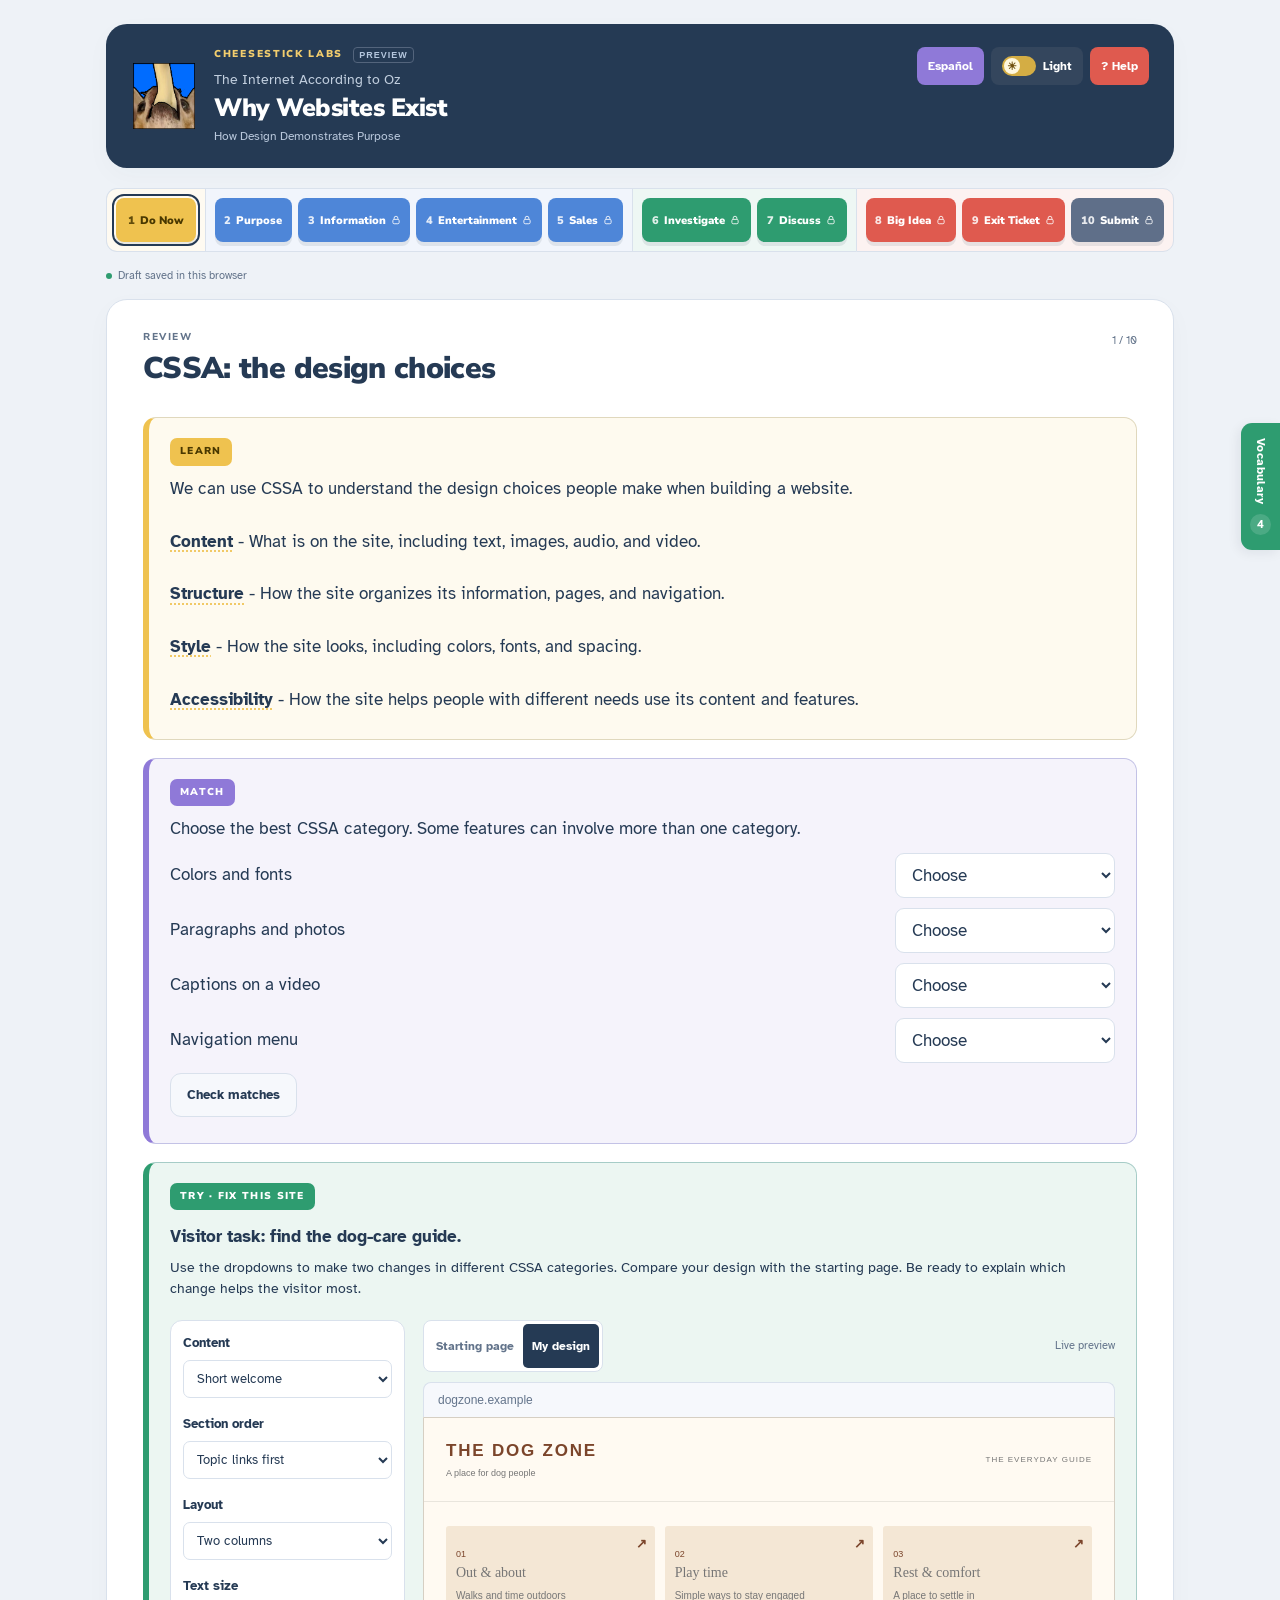
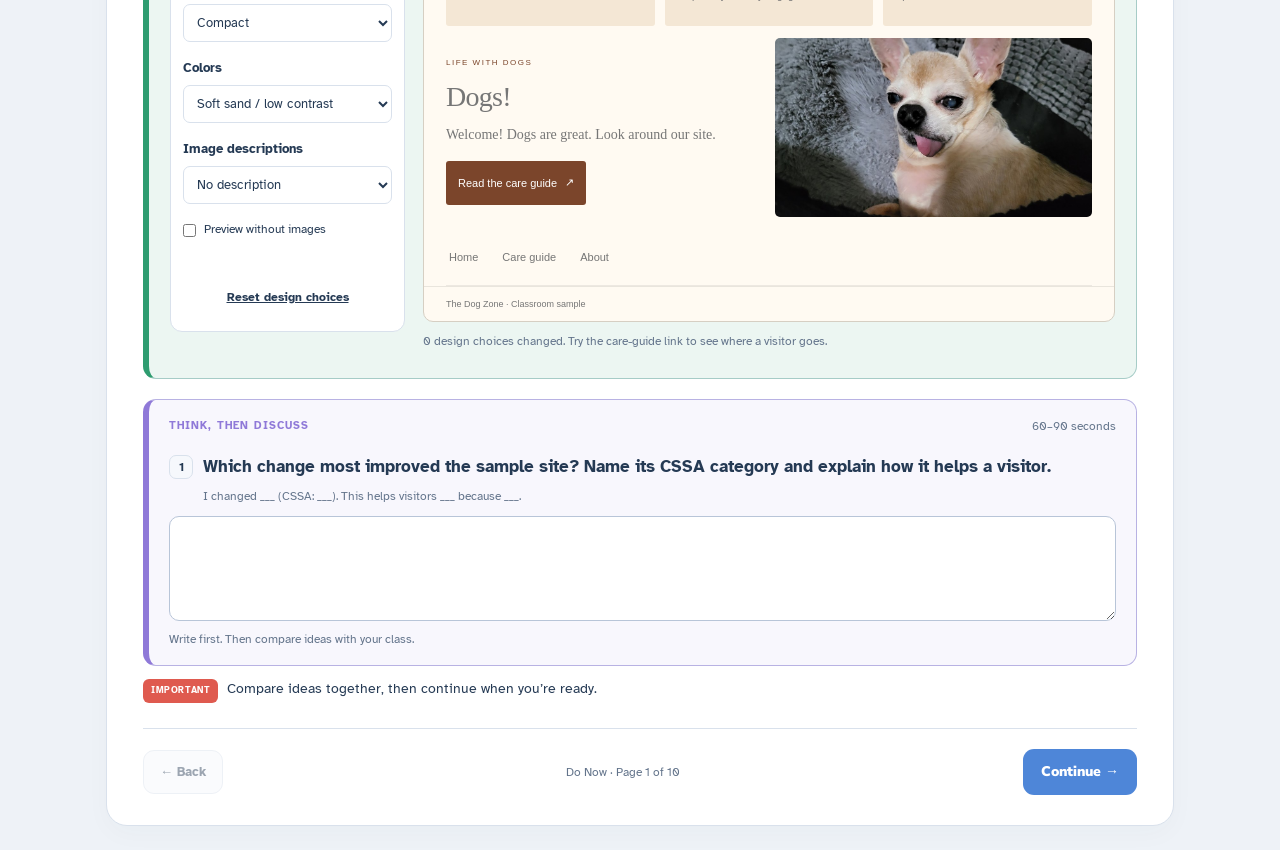
==== commit d27c0a14: "Add files via upload" ====
--- a/lab/index.html
+++ b/lab/index.html
@@ -12,4 +12,4 @@
 <dialog id="help-dialog"><div class="dialog-top"><span class="eyebrow" data-i="aLittleHelp">A LITTLE HELP</span><button class="icon-button" data-close="help-dialog" aria-label="Close">×</button></div><h2 data-i="howThisWorks">How this lab works</h2><div id="help-content"></div><div class="help-actions"><button id="print-worksheet" class="secondary" data-i="worksheet">Print blank worksheet</button><button data-close="help-dialog" class="primary" data-i="gotIt">Got it</button></div></dialog>
 <div class="toast" id="toast" role="status" hidden></div>
 <div id="print-area"></div>
-<script src="lesson.js"></script><script src="fix-site.js"></script><script src="annotator.js"></script><script src="purpose.js"></script><script src="app.js"></script></body></html>
+<script src="lesson.js"></script><script src="fix-site.js"></script><script src="annotation-archive.js"></script><script src="website-pages.js"></script><script src="annotator.js"></script><script src="purpose.js"></script><script src="app.js"></script></body></html>
--- a/lab/styles.css
+++ b/lab/styles.css
@@ -25,3 +25,9 @@
 .investigation-steps{padding-left:24px;margin:0 0 20px}.investigation-steps li{padding-left:7px;margin:0 0 15px;line-height:1.7}.investigation-steps li::marker{font-weight:800;color:var(--red)}.question-group{font-size:15px;letter-spacing:.5px;color:var(--purple);margin:32px 0 0;padding-top:15px;border-top:2px solid var(--line)}
 
 .shareout-sites{display:flex;gap:8px;flex-wrap:wrap;margin:16px 0}.shareout-sites button{font-size:13px}.shareout-sites [aria-pressed=true]{background:var(--blue);border-color:var(--blue);color:#fff}.shareout-viewer{margin:16px 0}.shareout-viewer iframe{display:block;width:100%;height:800px;border:0;background:white}.shareout-viewer+.caption{margin-top:12px}
+
+.investigation-phases>section{padding:18px 0;border-top:1px solid var(--line)}.investigation-phases h3{font-size:19px;margin:0 0 12px}.investigation-phases .annotation-frame{padding:12px 16px;background:var(--surface);border-radius:7px;font-size:14px}
+
+.block.extension{--tone:var(--purple)}.extension>.block-label{background:#7351ad;color:#fff}.extension>.question{margin-bottom:0}.extension-note{font-size:14px}
+
+.extension-divider{border:0;border-top:1px solid var(--line);margin:30px 0 24px;width:100%}
--- a/lab/fix-site.css
+++ b/lab/fix-site.css
@@ -1,2 +1,4 @@
-.redesign-brief{margin:4px 0 20px}.redesign-brief strong{font-size:17px}.redesign-brief p{font-size:14px;margin-top:6px}.redesign-workspace{display:grid;grid-template-columns:235px minmax(0,1fr);gap:18px;align-items:start}.design-panel{background:var(--surface);border:1px solid var(--line);border-radius:12px;padding:12px}.design-tabs{display:grid;grid-template-columns:1fr 1fr;gap:5px;margin-bottom:18px}.design-tabs button{font-size:12px;padding:8px 3px;background:var(--soft);color:var(--ink);border:1px solid var(--line);border-radius:6px}.design-tabs [aria-selected=true]{background:#234e44;border-color:#234e44;color:white}.design-field{display:grid;gap:7px;margin:0 0 16px;font-size:13px;font-weight:700}.design-field input:not([type=range]),.design-field select,.design-field textarea{width:100%;min-width:0;background:var(--field);color:var(--ink);border:1px solid var(--line);padding:9px;border-radius:7px;font-size:13px;font-weight:400}.design-field textarea{resize:vertical}.design-small{background:var(--soft);border:1px solid var(--line);color:var(--ink);font-size:12px;padding:9px 11px;width:100%;margin-bottom:10px}.design-hint{font-size:12px;color:var(--muted)}#reset-design{margin-top:20px;margin-bottom:0;background:transparent;text-decoration:underline;border:none}.design-range{display:flex;align-items:center;gap:8px}.design-range input{min-width:0;flex:1}.design-range output{font-weight:400;font-size:12px;width:36px}.palette-picker{padding:0;border:0;margin:0 0 18px}.palette-picker legend{font-size:13px;font-weight:700;margin-bottom:8px}.palette{display:flex;align-items:center;gap:8px;width:100%;padding:8px;border:1px solid var(--line);background:var(--field);color:var(--ink);border-radius:7px;margin:4px 0;font-size:12px}.palette span{width:23px;height:23px;border-radius:50%;border:4px solid #eadcc7;background:#7b452b}.palette.forest span{background:#285346;border-color:#dfebde}.palette.berry span{background:#783b60;border-color:#f0e0eb}.palette[aria-pressed=true]{outline:2px solid var(--green)}.image-test{display:flex;gap:8px;align-items:start;font-size:12px;margin:14px 0}.image-test input{margin:4px 0}.redesign-preview{min-width:0}.preview-controls{display:flex;align-items:center;justify-content:space-between;gap:6px;margin-bottom:10px}.preview-controls>span{font-size:11px;color:var(--muted)}.view-switch{display:flex;border:1px solid var(--line);border-radius:8px;padding:3px;background:var(--surface)}.view-switch button{padding:7px 9px;font-size:12px;border-radius:5px;background:transparent;color:var(--muted)}.view-switch [aria-pressed=true]{background:var(--ink);color:var(--surface)}#design-feedback,#site-action-feedback{font-size:12px;margin-top:10px;color:var(--muted)}#site-action-feedback:not(:empty){background:var(--surface);border-left:3px solid var(--green);padding:10px}.dog-website{background:var(--dog-bg);color:var(--dog-text);border:1px solid #d6cfc3;border-radius:10px;overflow:hidden;font-family:Georgia,serif;font-size:var(--dog-size);line-height:1.55}.dog-website *{box-sizing:border-box}.dog-masthead{padding:20px 22px;border-bottom:1px solid #00000016;display:flex;justify-content:space-between;align-items:center;gap:12px}.dog-wordmark{font-family:Arial,sans-serif;font-size:17px;letter-spacing:1.8px;font-weight:800;text-decoration:none;color:var(--dog-accent)}.dog-wordmark span{display:block;font-size:9px;letter-spacing:0;font-weight:400;color:var(--dog-text);margin-top:3px}.dog-edition{font:8px Arial,sans-serif;letter-spacing:1px;color:var(--dog-text);text-align:right}.dog-body{padding:0 22px}.dog-nav{display:flex;gap:18px;flex-wrap:wrap;padding:13px 0;border-bottom:1px solid #00000012}.dog-nav button{font:11px Arial,sans-serif;background:none;color:var(--dog-text);padding:3px;min-height:30px;border-radius:2px}.dog-nav button:hover{text-decoration:underline}.dog-main{padding:var(--dog-gap) 0}.dog-hero{display:grid;grid-template-columns:1fr 1fr;gap:var(--dog-gap);align-items:center}.dog-copy{min-width:0}.dog-kicker{font:8px Arial,sans-serif;letter-spacing:1.5px;color:var(--dog-accent)}.dog-copy h3{font:normal 2em/1.12 Georgia,serif;margin:9px 0 12px;color:var(--dog-text);letter-spacing:-.7px;overflow-wrap:anywhere}.dog-copy p{font-size:1em;margin:0 0 15px;line-height:1.55}.dog-hero figure{margin:0;min-width:0}.dog-photo{width:100%;height:auto;display:block;border-radius:5px}.dog-cta{display:flex;justify-content:space-between;align-items:center;gap:8px;background:var(--dog-accent);color:white;border:0;padding:10px 12px;border-radius:3px;font:11px Arial,sans-serif;text-align:left}.dog-cta:hover{filter:brightness(.9)}.dog-image-fallback{padding:22px;background:var(--dog-soft);border:1px dashed var(--dog-accent);font:12px/1.6 Arial,sans-serif;min-height:150px;display:flex;align-items:center;color:var(--dog-text)}.dog-topics{display:grid;grid-template-columns:repeat(3,minmax(0,1fr));gap:10px;margin-top:var(--dog-gap);border-top:1px solid #00000016;padding-top:var(--dog-gap)}.dog-topics button{position:relative;display:block;text-align:left;padding:12px 10px;min-height:100px;background:var(--dog-soft);border-radius:3px;color:var(--dog-text);border:none}.dog-topics small{display:block;font:9px Arial,sans-serif;color:var(--dog-accent);margin-bottom:6px}.dog-topics strong{display:block;font:normal 1em/1.2 Georgia,serif;margin-bottom:6px}.dog-topics button>span:not(.topic-arrow){display:block;font:10px/1.5 Arial,sans-serif}.dog-topics .topic-arrow{position:absolute;right:8px;top:8px;color:var(--dog-accent);font-size:13px}.dog-footer{padding:12px 22px;background:transparent;border-top:1px solid #00000016;color:var(--dog-text);font:9px Arial,sans-serif;text-align:left}.dog-website.nav-side .dog-body{display:grid;grid-template-columns:75px minmax(0,1fr);gap:14px}.dog-website.nav-side .dog-nav{display:flex;flex-direction:column;justify-content:start;gap:12px;border-bottom:0;border-right:1px solid #00000012;padding:20px 5px 0 0}.dog-website.layout-photo-first .dog-hero,.dog-website.layout-text-first .dog-hero{grid-template-columns:1fr}.dog-website.layout-photo-first .dog-hero figure{order:-1}.dog-website.layout-photo-first .dog-photo,.dog-website.layout-text-first .dog-photo{max-height:260px;object-fit:contain;background:var(--dog-soft)}.dog-website button:focus-visible,.dog-website a:focus-visible{outline:3px solid #1672cf;outline-offset:3px}@media(max-width:1100px){.redesign-workspace{grid-template-columns:205px minmax(0,1fr)}.dog-masthead{padding:16px}.dog-body{padding:0 16px}.dog-edition{display:none}}@media(max-width:850px){.redesign-workspace{grid-template-columns:1fr}.design-tabs{grid-template-columns:repeat(4,1fr)}#design-controls{display:grid;grid-template-columns:1fr 1fr;gap:12px}.design-field{margin-bottom:0}.design-panel #reset-design{width:auto;margin-top:10px}.design-hint{grid-column:1/-1}.palette-picker{margin:0}.dog-copy h3{font-size:2em}}@media(max-width:500px){#design-controls{grid-template-columns:1fr}.dog-hero{grid-template-columns:1fr}.dog-topics{gap:5px}.dog-topics button{padding:10px 7px}.dog-topics strong{font-size:12px}.dog-topics button>span:not(.topic-arrow){font-size:9px}.dog-website.nav-side .dog-body{grid-template-columns:62px minmax(0,1fr);gap:8px}.dog-nav{gap:10px}.preview-controls>span{display:none}.design-tabs button{font-size:10px}.dog-wordmark{font-size:14px}}
+.redesign-brief{margin:4px 0 20px}.redesign-brief strong{font-size:17px}.redesign-brief p{font-size:14px;margin-top:6px}.redesign-workspace{display:grid;grid-template-columns:235px minmax(0,1fr);gap:18px;align-items:start}.design-panel{background:var(--surface);border:1px solid var(--line);border-radius:12px;padding:12px}.design-tabs{display:grid;grid-template-columns:1fr 1fr;gap:5px;margin-bottom:18px}.design-tabs button{font-size:12px;padding:8px 3px;background:var(--soft);color:var(--ink);border:1px solid var(--line);border-radius:6px}.design-tabs [aria-selected=true]{background:#234e44;border-color:#234e44;color:white}.design-field{display:grid;gap:7px;margin:0 0 16px;font-size:13px;font-weight:700}.design-field input:not([type=range]),.design-field select,.design-field textarea{width:100%;min-width:0;background:var(--field);color:var(--ink);border:1px solid var(--line);padding:9px;border-radius:7px;font-size:13px;font-weight:400}.design-field textarea{resize:vertical}.design-small{background:var(--soft);border:1px solid var(--line);color:var(--ink);font-size:12px;padding:9px 11px;width:100%;margin-bottom:10px}.design-hint{font-size:12px;color:var(--muted)}#reset-design{margin-top:20px;margin-bottom:0;background:transparent;text-decoration:underline;border:none}.design-range{display:flex;align-items:center;gap:8px}.design-range input{min-width:0;flex:1}.design-range output{font-weight:400;font-size:12px;width:36px}.palette-picker{padding:0;border:0;margin:0 0 18px}.palette-picker legend{font-size:13px;font-weight:700;margin-bottom:8px}.palette{display:flex;align-items:center;gap:8px;width:100%;padding:8px;border:1px solid var(--line);background:var(--field);color:var(--ink);border-radius:7px;margin:4px 0;font-size:12px}.palette span{width:23px;height:23px;border-radius:50%;border:4px solid #eadcc7;background:#7b452b}.palette.forest span{background:#285346;border-color:#dfebde}.palette.berry span{background:#783b60;border-color:#f0e0eb}.palette[aria-pressed=true]{outline:2px solid var(--green)}.image-test{display:flex;gap:8px;align-items:start;font-size:12px;margin:14px 0}.image-test input{margin:4px 0}.redesign-preview{min-width:0}.preview-controls{display:flex;align-items:center;justify-content:space-between;gap:6px;margin-bottom:10px}.preview-controls>span{font-size:11px;color:var(--muted)}.view-switch{display:flex;border:1px solid var(--line);border-radius:8px;padding:3px;background:var(--surface)}.view-switch button{padding:7px 9px;font-size:12px;border-radius:5px;background:transparent;color:var(--muted)}.view-switch [aria-pressed=true]{background:var(--ink);color:var(--surface)}#design-feedback,#site-action-feedback{font-size:12px;margin-top:10px;color:var(--muted)}#site-action-feedback:not(:empty){background:var(--surface);border-left:3px solid var(--green);padding:10px}.dog-website{background:var(--dog-bg);color:var(--dog-text);border:1px solid #d6cfc3;border-radius:10px;overflow:hidden;font-family:Georgia,serif;font-size:var(--dog-size);line-height:1.55}.dog-website *{box-sizing:border-box}.dog-masthead{padding:20px 22px;border-bottom:1px solid #00000016;display:flex;justify-content:space-between;align-items:center;gap:12px}.dog-wordmark{font-family:Arial,sans-serif;font-size:17px;letter-spacing:1.8px;font-weight:800;text-decoration:none;color:var(--dog-accent)}.dog-wordmark span{display:block;font-size:9px;letter-spacing:0;font-weight:400;color:var(--dog-text);margin-top:3px}.dog-edition{font:8px Arial,sans-serif;letter-spacing:1px;color:var(--dog-text);text-align:right}.dog-body{padding:0 22px}.dog-nav{display:flex;gap:18px;flex-wrap:wrap;padding:13px 0;border-bottom:1px solid #00000012}.dog-nav button{font:11px Arial,sans-serif;background:none;color:var(--dog-text);padding:3px;min-height:30px;border-radius:2px}.dog-nav button:hover{text-decoration:underline}.dog-main{padding:var(--dog-gap) 0}.dog-hero{display:grid;grid-template-columns:1fr 1fr;gap:var(--dog-gap);align-items:center}.dog-copy{min-width:0}.dog-kicker{font:8px Arial,sans-serif;letter-spacing:1.5px;color:var(--dog-accent)}.dog-copy h3{font:normal 2em/1.12 Georgia,serif;margin:9px 0 12px;color:var(--dog-text);letter-spacing:-.7px;overflow-wrap:anywhere}.dog-copy p{font-size:1em;margin:0 0 15px;line-height:1.55}.dog-hero figure{margin:0;min-width:0}.dog-photo{width:100%;height:auto;display:block;border-radius:5px}.dog-cta{display:flex;justify-content:space-between;align-items:center;gap:8px;background:var(--dog-accent);color:white;border:0;padding:10px 12px;border-radius:3px;font:11px Arial,sans-serif;text-align:left}.dog-cta:hover{filter:brightness(.9)}.dog-image-fallback{padding:22px;background:var(--dog-soft);border:1px dashed var(--dog-accent);font:12px/1.6 Arial,sans-serif;min-height:150px;display:flex;align-items:center;color:var(--dog-text)}.dog-topics{display:grid;grid-template-columns:repeat(3,minmax(0,1fr));gap:10px;margin-top:var(--dog-gap);border-top:1px solid #00000016;padding-top:var(--dog-gap)}.dog-topics button{position:relative;display:block;text-align:left;padding:12px 10px;min-height:100px;background:var(--dog-soft);border-radius:3px;color:var(--dog-text);border:none}.dog-topics small{display:block;font:9px Arial,sans-serif;color:var(--dog-accent);margin-bottom:6px}.dog-topics strong{display:block;font:normal 1em/1.2 Georgia,serif;margin-bottom:6px}.dog-topics button>span:not(.topic-arrow){display:block;font:10px/1.5 Arial,sans-serif}.dog-topics .topic-arrow{position:absolute;right:8px;top:8px;color:var(--dog-accent);font-size:13px}.dog-footer{padding:12px 22px;background:transparent;border-top:1px solid #00000016;color:var(--dog-text);font:9px Arial,sans-serif;text-align:left}.dog-website.nav-side .dog-body{display:grid;grid-template-columns:75px minmax(0,1fr);gap:14px}.dog-website.nav-side .dog-nav{display:flex;flex-direction:column;justify-content:start;gap:12px;border-bottom:0;border-right:1px solid #00000012;padding:20px 5px 0 0}.dog-website.layout-photo-first .dog-hero,.dog-website.layout-text-first .dog-hero{grid-template-columns:1fr}.dog-website.layout-photo-first .dog-hero figure{order:-1}.dog-website.layout-photo-first .dog-photo,.dog-website.layout-text-first .dog-photo{max-height:260px;object-fit:contain;background:var(--dog-soft)}.dog-website button:focus-visible,.dog-website a:focus-visible{outline:3px solid #1672cf;outline-offset:3px}@media(max-width:1100px){.redesign-workspace{grid-template-columns:205px minmax(0,1fr)}.dog-masthead{padding:16px}.dog-body{padding:0 16px}.dog-edition{display:none}}@media(max-width:850px){.redesign-workspace{grid-template-columns:1fr}.design-tabs{grid-template-columns:repeat(4,1fr)}#design-controls{display:grid;grid-template-columns:1fr 1fr;gap:12px}.design-field{margin-bottom:0}.design-panel #reset-design{width:auto;margin-top:10px}.design-hint{grid-column:1/-1}.palette-picker{margin:0}.dog-copy h3{font-size:2em}}@media(max-width:500px){#design-controls{grid-template-columns:1fr}.dog-hero{grid-template-columns:1fr}.dog-topics{gap:5px}.dog-topics button{padding:10px 7px}.dog-topics strong{font-size:12px}.dog-topics button>span:not(.topic-arrow){font-size:9px}.dog-website.nav-side .dog-body{grid-template-columns:62px minmax(0,1fr);gap:8px}.dog-nav{gap:10px}.preview-controls>span{display:none}.design-tabs button{font-size:10px}.dog-wordmark{font-size:14px}}
 .purpose-definition{font-size:22px;max-width:800px;line-height:1.6;margin:12px 0 28px}.purpose-types{display:grid;grid-template-columns:repeat(3,1fr);gap:16px}.purpose-type{border:1px solid var(--line);border-top:6px solid var(--blue);background:var(--surface);padding:22px 18px;border-radius:12px}.purpose-type h3{font-size:20px;margin:0 0 10px}.purpose-type p{font-size:16px;margin:0}.purpose-type.entertainment{border-top-color:var(--purple)}.purpose-type.sales{border-top-color:var(--gold)}.purpose-transition{color:var(--muted);font-size:16px;margin-top:24px}@media(max-width:680px){.purpose-types{grid-template-columns:1fr}.purpose-definition{font-size:20px}}
+
+.dog-browser-address{padding:10px 14px;border:1px solid var(--line);border-bottom:0;border-radius:8px 8px 0 0;background:var(--soft);font:12px Arial;color:var(--muted)}.dog-website{border-radius:0 0 10px 10px}.dog-topics:first-child{margin-top:0;border-top:0;margin-bottom:var(--dog-gap)}.dog-copy>.dog-cta:first-child{margin-bottom:18px}
--- a/lab/annotator.css
+++ b/lab/annotator.css
@@ -2,3 +2,5 @@
 
 .xray-pin.connect{border-radius:50%}.xray-endpoint{position:absolute;transform:translate(-50%,-50%);width:23px;height:23px;min-height:23px;padding:0;border:3px solid #d63f42;border-radius:50%;background:#fff;box-shadow:0 1px 4px #0004;pointer-events:auto;cursor:grab;touch-action:none;z-index:2}.xray-endpoint:hover,.xray-endpoint.selected{box-shadow:0 0 0 3px #d63f4233}.xray-endpoint:active{cursor:grabbing}.xray-endpoint:focus-visible{outline:3px solid #14283c;outline-offset:3px}
 .xray-pin,.xray-endpoint{transition:none}.xray-pin:active,.xray-endpoint:active{transform:translate(-50%,-50%)}
+
+.xray-pin,.xray-endpoint{font-family:Arial,sans-serif}
